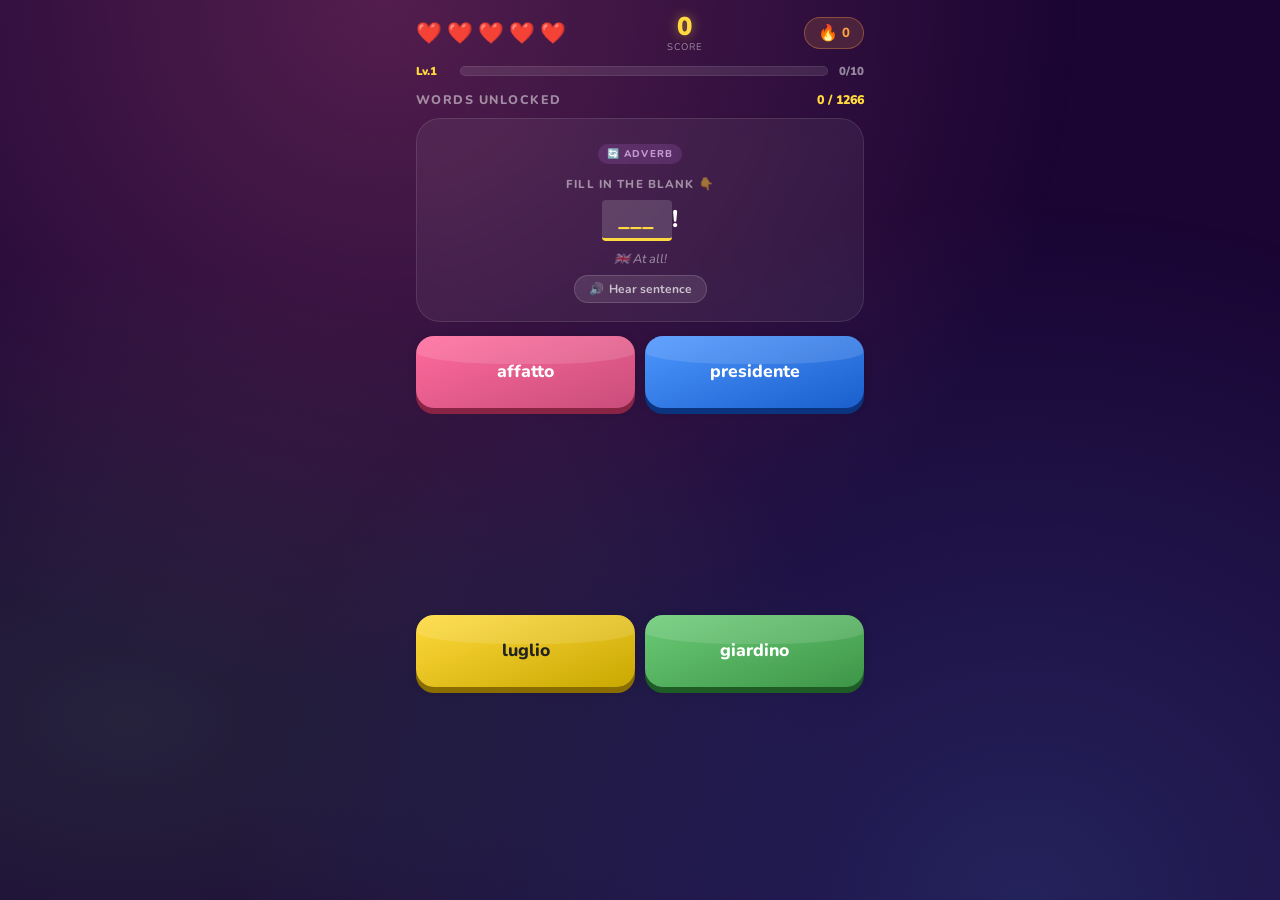
==== imparare-1000/index.html @ 2259b7c3 "Update vocabulary goals and expand word list: change the target word count from 1000 to 1266 in the " ====
<!DOCTYPE html>
<html lang="en">
<head>
<meta charset="UTF-8">
<meta name="viewport" content="width=device-width, initial-scale=1.0, user-scalable=no">
<title>Parole!</title>
<link href="https://fonts.googleapis.com/css2?family=Nunito:wght@700;800;900&display=swap" rel="stylesheet">
<link rel="stylesheet" href="style.css">
</head>
<body>
<canvas id="confetti"></canvas>

<div id="app">
  <div class="topbar">
    <div class="hearts" id="heartsEl"></div>
    <div class="score-wrap">
      <div class="score-num" id="scoreEl">0</div>
      <div class="score-lbl">score</div>
    </div>
    <div class="streak-badge" id="streakEl">
      <span class="streak-fire">🔥</span>
      <span id="streakNum">0</span>
    </div>
  </div>

  <div class="level-row">
    <div class="lv-label">Lv.<span id="lvNum">1</span></div>
    <div class="lv-bar"><div class="lv-fill" id="lvBar" style="width:0%"></div></div>
    <div class="lv-num"><span id="lvProgress">0</span>/10</div>
  </div>

  <div class="goal-row">
    <div class="goal-label">Words unlocked</div>
    <div class="goal-num" id="goalNum">0 / 1266</div>
  </div>

  <div class="word-card" id="wordCard">
    <div class="word-card-inner" id="cardInner">
      <div class="cat-badge" id="catBadge"></div>
      <div class="q-instruction">Fill in the blank 👇</div>
      <div class="sentence-display" id="sentenceDisplay"></div>
      <div class="sentence-en" id="sentenceEn"></div>
      <div class="word-hint" id="wordHint"></div>
      <button class="hear-btn" id="hearBtn">🔊 <span>Hear sentence</span></button>
    </div>
  </div>

  <div class="tiles" id="tilesEl"></div>
</div>

<!-- Feedback bubble -->
<div class="feedback-overlay" id="fbOverlay">
  <div class="fb-bubble">
    <div class="fb-emoji" id="fbEmoji"></div>
    <div class="fb-word" id="fbWord"></div>
    <div class="fb-example" id="fbExample"></div>
  </div>
</div>

<!-- Combo burst -->
<div class="combo-burst" id="comboBurst"></div>

<!-- Level-up / game-over overlay -->
<div class="big-overlay" id="bigOverlay">
  <div class="big-icon" id="bigIcon"></div>
  <div class="big-title" id="bigTitle"></div>
  <div class="big-sub" id="bigSub"></div>
  <div class="big-stats" id="bigStats"></div>
  <button class="big-btn" id="bigBtn">Play Again</button>
</div>

<script defer src="js/words.js"></script>
<script defer src="js/state.js"></script>
<script defer src="js/confetti.js"></script>
<script defer src="js/ui.js"></script>
<script defer src="js/game.js"></script>
<script defer src="js/main.js"></script>
</body>
</html>
---- imparare-1000/style.css ----
* { box-sizing: border-box; margin: 0; padding: 0; -webkit-tap-highlight-color: transparent; }

:root {
  --bg: #1a0533;
  --card: #2a1045;
  --c1: #ff6b9d; --c1d: #c94d7a;
  --c2: #ffd93d; --c2d: #c9a800;
  --c3: #6bcb77; --c3d: #3d9647;
  --c4: #4d96ff; --c4d: #1a5fcc;
  --c5: #ff9f43; --c5d: #cc6e00;
  --gold: #ffd93d;
  --text: #fff;
  --muted: rgba(255,255,255,0.5);
}

html, body {
  height: 100%;
  width: 100%;
  overflow: hidden;
  font-family: 'Nunito', sans-serif;
  background: var(--bg);
  color: var(--text);
  user-select: none;
}

/* ── BG ── */
body::before {
  content: '';
  position: fixed; inset: 0; z-index: 0;
  background:
    radial-gradient(ellipse at 30% 0%, rgba(255,107,157,0.25) 0%, transparent 55%),
    radial-gradient(ellipse at 80% 100%, rgba(77,150,255,0.2) 0%, transparent 55%),
    radial-gradient(ellipse at 10% 80%, rgba(107,203,119,0.15) 0%, transparent 45%);
}

#app {
  position: relative; z-index: 1;
  width: 100%; height: 100%;
  display: flex; flex-direction: column;
  align-items: center;
  max-width: 480px;
  margin: 0 auto;
  padding: 0 16px 16px;
}

/* ── TOP BAR ── */
.topbar {
  width: 100%;
  display: flex;
  align-items: center;
  justify-content: space-between;
  padding: 14px 0 10px;
  gap: 12px;
}

.hearts {
  display: flex; gap: 5px;
  min-width: 80px;
}
.heart {
  font-size: 1.3rem;
  transition: transform 0.2s;
  display: inline-block;
}
.heart.lost {
  filter: grayscale(1) opacity(0.3);
  animation: heartLost 0.4s ease;
}
@keyframes heartLost {
  0% { transform: scale(1.3); }
  50% { transform: scale(0.7) rotate(-20deg); }
  100% { transform: scale(1); }
}

.score-wrap {
  display: flex; flex-direction: column; align-items: center;
}
.score-num {
  font-size: 1.6rem; font-weight: 900;
  color: var(--gold);
  text-shadow: 0 0 12px rgba(255,217,61,0.5);
  line-height: 1;
  transition: transform 0.15s;
}
.score-num.pop { animation: scorePop 0.3s ease; }
@keyframes scorePop {
  0% { transform: scale(1); }
  50% { transform: scale(1.35); }
  100% { transform: scale(1); }
}
.score-lbl { font-size: 0.6rem; color: var(--muted); letter-spacing: 0.12em; text-transform: uppercase; }

.streak-badge {
  display: flex; align-items: center; gap: 4px;
  background: rgba(255,159,67,0.15);
  border: 1px solid rgba(255,159,67,0.35);
  border-radius: 20px;
  padding: 4px 10px;
  font-size: 0.82rem; font-weight: 800;
  color: var(--c5);
  min-width: 60px; justify-content: center;
  transition: all 0.2s;
}
.streak-badge.hot { background: rgba(255,159,67,0.3); border-color: var(--c5); }
.streak-fire { font-size: 1rem; }

/* ── LEVEL PROGRESS ── */
.level-row {
  width: 100%;
  display: flex; align-items: center; gap: 8px;
  margin-bottom: 12px;
}
.lv-label {
  font-size: 0.72rem; font-weight: 900;
  color: var(--gold);
  white-space: nowrap;
  min-width: 36px;
}
.lv-bar {
  flex: 1; height: 10px;
  background: rgba(255,255,255,0.1);
  border-radius: 5px;
  overflow: hidden;
  border: 1px solid rgba(255,255,255,0.08);
}
.lv-fill {
  height: 100%;
  background: linear-gradient(90deg, var(--c1), var(--gold));
  border-radius: 5px;
  transition: width 0.6s cubic-bezier(0.4,0,0.2,1);
  position: relative;
}
.lv-fill::after {
  content: '';
  position: absolute; right: 0; top: 0; bottom: 0; width: 8px;
  background: rgba(255,255,255,0.5);
  animation: shine 1.5s ease-in-out infinite;
}
@keyframes shine { 0%,100%{opacity:0} 50%{opacity:1} }
.lv-num {
  font-size: 0.72rem; font-weight: 900;
  color: var(--muted);
  min-width: 28px; text-align: right;
}

.goal-row {
  width: 100%;
  display: flex;
  align-items: baseline;
  justify-content: space-between;
  font-size: 0.78rem;
  margin-bottom: 10px;
  color: var(--muted);
}
.goal-label {
  text-transform: uppercase;
  letter-spacing: 0.12em;
  font-weight: 800;
}
.goal-num {
  font-weight: 900;
  color: var(--gold);
}

/* ── WORD CARD ── */
.word-card {
  width: 100%;
  background: rgba(255,255,255,0.06);
  border: 1px solid rgba(255,255,255,0.1);
  border-radius: 24px;
  padding: 22px 20px 18px;
  text-align: center;
  margin-bottom: 14px;
  backdrop-filter: blur(10px);
  position: relative;
  overflow: hidden;
  transition: transform 0.15s;
  flex-shrink: 0;
}
.word-card.shake { animation: cardShake 0.4s ease; }
@keyframes cardShake {
  0%,100%{transform:translateX(0)}
  20%{transform:translateX(-8px)}
  40%{transform:translateX(8px)}
  60%{transform:translateX(-6px)}
  80%{transform:translateX(6px)}
}
.word-card.celebrate { animation: cardPop 0.35s cubic-bezier(0.175,0.885,0.32,1.275); }
@keyframes cardPop {
  0%{transform:scale(1)}
  50%{transform:scale(1.04)}
  100%{transform:scale(1)}
}

.cat-badge {
  display: inline-flex; align-items: center; gap: 4px;
  font-size: 0.62rem; font-weight: 800; letter-spacing: 0.12em;
  text-transform: uppercase; padding: 3px 9px; border-radius: 20px;
  margin-bottom: 12px;
}
.sentence-display {
  font-size: clamp(1.15rem, 4.5vw, 1.5rem);
  font-weight: 800;
  line-height: 1.5;
  margin-bottom: 10px;
  letter-spacing: -0.01em;
}
.blank {
  display: inline-block;
  background: rgba(255,255,255,0.15);
  border-bottom: 3px solid var(--gold);
  border-radius: 4px;
  padding: 1px 12px;
  color: var(--gold);
  font-style: italic;
  min-width: 70px;
  text-align: center;
  animation: blankPulse 2s ease-in-out infinite;
}
@keyframes blankPulse {
  0%,100% { border-color: var(--gold); box-shadow: none; }
  50% { border-color: #fff; box-shadow: 0 2px 8px rgba(255,217,61,0.4); }
}
.blank.filled {
  animation: none;
  background: rgba(107,203,119,0.25);
  border-color: var(--c3);
  color: var(--c3);
}
.blank.filled-wrong {
  animation: none;
  background: rgba(255,107,157,0.18);
  border-color: var(--c1);
  color: var(--c1);
  text-decoration: line-through;
}
.sentence-en {
  font-size: 0.8rem;
  color: var(--muted);
  font-style: italic;
  margin-bottom: 6px;
  line-height: 1.4;
}
.word-hint {
  font-size: 0.7rem;
  color: rgba(255, 190, 80, 0.75);
  font-style: italic;
  margin-bottom: 8px;
  line-height: 1.4;
  letter-spacing: 0.01em;
}
.hear-btn {
  background: rgba(255,255,255,0.1);
  border: 1px solid rgba(255,255,255,0.15);
  color: rgba(255,255,255,0.7);
  border-radius: 20px;
  padding: 5px 14px;
  cursor: pointer;
  font-family: 'Nunito', sans-serif;
  font-size: 0.75rem; font-weight: 700;
  transition: all 0.15s;
  display: inline-flex; align-items: center; gap: 5px;
}
.hear-btn:active { transform: scale(0.94); background: rgba(255,255,255,0.18); }

.q-instruction {
  font-size: 0.72rem;
  color: var(--muted);
  text-transform: uppercase;
  letter-spacing: 0.1em;
  font-weight: 800;
  margin-bottom: 8px;
}

/* ── ANSWER TILES ── */
.tiles {
  width: 100%;
  display: grid;
  grid-template-columns: 1fr 1fr;
  gap: 10px;
  flex: 1;
}

.tile {
  border: none;
  border-radius: 18px;
  cursor: pointer;
  font-family: 'Nunito', sans-serif;
  font-size: clamp(0.9rem, 3.5vw, 1.1rem);
  font-weight: 800;
  color: #fff;
  padding: 0 12px;
  height: 72px;
  display: flex; align-items: center; justify-content: center;
  text-align: center;
  line-height: 1.2;
  position: relative;
  overflow: hidden;
  transition: transform 0.1s, filter 0.1s;
  box-shadow: 0 6px 0 rgba(0,0,0,0.3), 0 2px 8px rgba(0,0,0,0.2);
  -webkit-tap-highlight-color: transparent;
  word-break: break-word;
}
.tile::before {
  content: '';
  position: absolute; top: 0; left: 0; right: 0; height: 40%;
  background: rgba(255,255,255,0.12);
  border-radius: 18px 18px 50% 50%;
}
.tile:active { transform: scale(0.95) translateY(3px); box-shadow: 0 2px 0 rgba(0,0,0,0.3); filter: brightness(0.9); }
.tile:disabled { cursor: default; }

.tile.c0 { background: linear-gradient(160deg, var(--c1), var(--c1d)); box-shadow: 0 6px 0 #8a2444, 0 2px 8px rgba(0,0,0,0.2); }
.tile.c1 { background: linear-gradient(160deg, var(--c2), var(--c2d)); box-shadow: 0 6px 0 #8a6d00, 0 2px 8px rgba(0,0,0,0.2); color: #222; }
.tile.c2 { background: linear-gradient(160deg, var(--c3), var(--c3d)); box-shadow: 0 6px 0 #1e5c26, 0 2px 8px rgba(0,0,0,0.2); }
.tile.c3 { background: linear-gradient(160deg, var(--c4), var(--c4d)); box-shadow: 0 6px 0 #0a3480, 0 2px 8px rgba(0,0,0,0.2); }

.tile.correct {
  animation: tileCorrect 0.45s cubic-bezier(0.175,0.885,0.32,1.275) forwards;
  filter: brightness(1.2) !important;
}
@keyframes tileCorrect {
  0%  { transform: scale(1); }
  40% { transform: scale(1.12); }
  70% { transform: scale(0.97); }
  100%{ transform: scale(1.05); }
}
.tile.wrong {
  animation: tileWrong 0.4s ease forwards;
}
@keyframes tileWrong {
  0%,100%{ transform: translateX(0); }
  20%{ transform: translateX(-7px); }
  40%{ transform: translateX(7px); }
  60%{ transform: translateX(-5px); }
  80%{ transform: translateX(5px); }
}
.tile.reveal-correct {
  filter: brightness(1.15) !important;
  outline: 3px solid rgba(255,255,255,0.6);
}
.tile.dimmed { filter: brightness(0.35) saturate(0.3) !important; }

/* ── FEEDBACK OVERLAY ── */
.feedback-overlay {
  position: fixed; inset: 0; z-index: 100;
  display: flex; flex-direction: column; align-items: center; justify-content: center;
  pointer-events: none;
  opacity: 0;
  transition: opacity 0.2s;
}
.feedback-overlay.show { opacity: 1; }
.fb-bubble {
  background: rgba(20,5,40,0.92);
  border: 2px solid rgba(255,255,255,0.15);
  border-radius: 24px;
  padding: 20px 32px;
  text-align: center;
  backdrop-filter: blur(12px);
  transform: scale(0.8);
  transition: transform 0.25s cubic-bezier(0.175,0.885,0.32,1.275);
  max-width: 300px;
}
.feedback-overlay.show .fb-bubble { transform: scale(1); }
.fb-emoji { font-size: 2.5rem; line-height: 1; margin-bottom: 4px; }
.fb-word { font-size: 1.05rem; font-weight: 900; margin-bottom: 3px; }
.fb-example { font-size: 0.76rem; color: var(--muted); font-style: italic; line-height: 1.5; margin-top: 5px; max-width: 260px; }

/* ── COMBO BURST ── */
.combo-burst {
  position: fixed; top: 50%; left: 50%;
  transform: translate(-50%, -50%) scale(0);
  font-size: 2rem; font-weight: 900;
  color: var(--gold);
  text-shadow: 0 0 20px rgba(255,217,61,0.8);
  z-index: 200; pointer-events: none;
  white-space: nowrap;
}
.combo-burst.show {
  animation: comboBurst 0.7s cubic-bezier(0.175,0.885,0.32,1.275) forwards;
}
@keyframes comboBurst {
  0%  { transform: translate(-50%,-50%) scale(0); opacity: 1; }
  50% { transform: translate(-50%,-70%) scale(1.3); opacity: 1; }
  100%{ transform: translate(-50%,-90%) scale(1); opacity: 0; }
}

/* ── FLOATING POINTS ── */
.float-pts {
  position: fixed; pointer-events: none; z-index: 300;
  font-size: 1.4rem; font-weight: 900;
  animation: floatUp 0.9s ease-out forwards;
}
@keyframes floatUp {
  0%  { opacity: 1; transform: translateY(0) scale(1); }
  100%{ opacity: 0; transform: translateY(-70px) scale(1.2); }
}

/* ── CANVAS ── */
#confetti { position: fixed; inset: 0; pointer-events: none; z-index: 50; }

/* ── GAME OVER / LEVEL UP overlay ── */
.big-overlay {
  position: fixed; inset: 0; z-index: 400;
  display: flex; flex-direction: column; align-items: center; justify-content: center;
  background: rgba(20,5,40,0.9); backdrop-filter: blur(12px);
  padding: 24px;
  opacity: 0; pointer-events: none;
  transition: opacity 0.3s;
}
.big-overlay.show { opacity: 1; pointer-events: all; }
.big-icon { font-size: 5rem; margin-bottom: 6px; animation: bigIconPop 0.5s cubic-bezier(0.175,0.885,0.32,1.275) 0.1s both; }
@keyframes bigIconPop { 0%{transform:scale(0) rotate(-20deg)} 100%{transform:scale(1) rotate(0)} }
.big-title { font-size: 2rem; font-weight: 900; margin-bottom: 4px; }
.big-sub { color: var(--muted); font-size: 0.9rem; margin-bottom: 24px; text-align: center; line-height: 1.5; }
.big-stats { display: flex; gap: 20px; margin-bottom: 28px; }
.big-stat { text-align: center; }
.big-stat-val { font-size: 1.8rem; font-weight: 900; color: var(--gold); }
.big-stat-lbl { font-size: 0.65rem; color: var(--muted); text-transform: uppercase; letter-spacing: 0.1em; }
.big-btn {
  background: linear-gradient(135deg, var(--c1), #ff9f43);
  border: none; border-radius: 18px;
  padding: 16px 48px;
  font-family: 'Nunito', sans-serif;
  font-size: 1.1rem; font-weight: 900;
  color: #fff;
  cursor: pointer;
  box-shadow: 0 6px 0 rgba(0,0,0,0.3);
  transition: all 0.1s;
  text-transform: uppercase; letter-spacing: 0.05em;
}
.big-btn:active { transform: translateY(3px); box-shadow: 0 2px 0 rgba(0,0,0,0.3); }

/* ── SPARKLES ── */
.sparkle {
  position: fixed; pointer-events: none; z-index: 60;
  width: 8px; height: 8px;
  border-radius: 50%;
  animation: sparkleAnim 0.7s ease-out forwards;
}
@keyframes sparkleAnim {
  0%{ transform: scale(0) translate(0,0); opacity:1; }
  100%{ transform: scale(1) translate(var(--tx),var(--ty)); opacity:0; }
}

/* ── WORD TRANSITION ── */
.word-card-inner {
  transition: opacity 0.15s, transform 0.15s;
}
.word-card-inner.exit {
  opacity: 0; transform: scale(0.92);
}
.word-card-inner.enter {
  animation: wordEnter 0.3s cubic-bezier(0.175,0.885,0.32,1.275);
}
@keyframes wordEnter {
  0%{ opacity:0; transform: scale(0.88) translateY(8px); }
  100%{ opacity:1; transform: scale(1) translateY(0); }
}
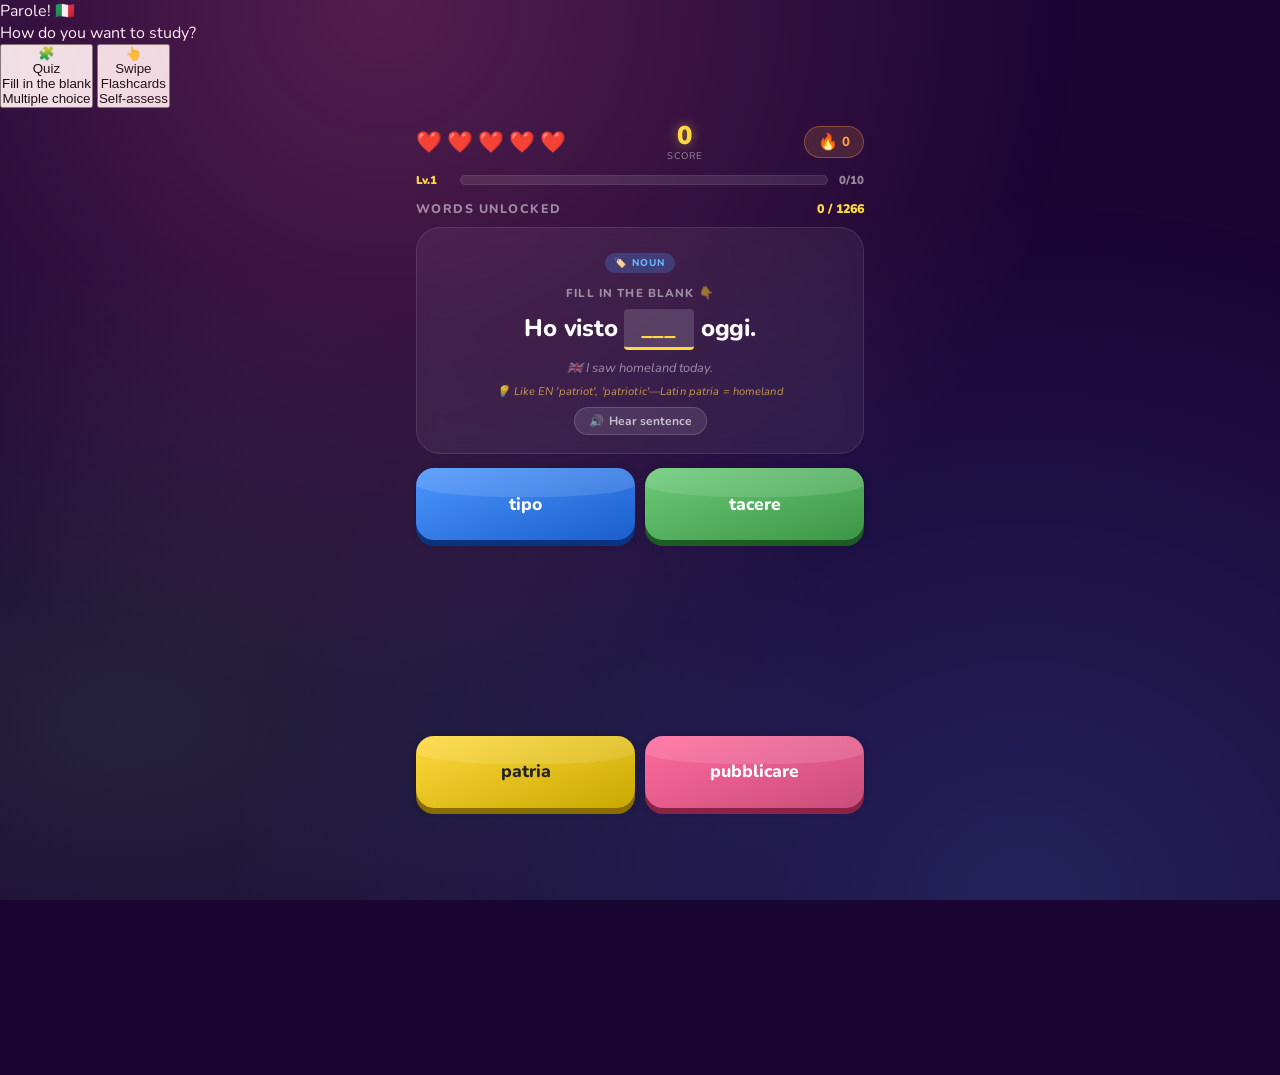
==== commit be8f6172: "Add mode-select and swipe section HTML scaffolding - Insert #modeSelect div with Quiz and Swipe butt" ====
--- a/imparare-1000/index.html
+++ b/imparare-1000/index.html
@@ -8,6 +8,24 @@
 <link rel="stylesheet" href="style.css">
 </head>
 <body>
+<!-- Mode select -->
+<div id="modeSelect" class="mode-select">
+  <div class="ms-title">Parole! 🇮🇹</div>
+  <div class="ms-sub">How do you want to study?</div>
+  <div class="ms-cards">
+    <button class="ms-card" id="btnQuiz">
+      <div class="ms-card-icon">🧩</div>
+      <div class="ms-card-name">Quiz</div>
+      <div class="ms-card-desc">Fill in the blank<br>Multiple choice</div>
+    </button>
+    <button class="ms-card" id="btnSwipe">
+      <div class="ms-card-icon">👆</div>
+      <div class="ms-card-name">Swipe</div>
+      <div class="ms-card-desc">Flashcards<br>Self-assess</div>
+    </button>
+  </div>
+</div>
+
 <canvas id="confetti"></canvas>
 
 <div id="app">
@@ -48,6 +66,23 @@
   <div class="tiles" id="tilesEl"></div>
 </div>
 
+<!-- Swipe mode -->
+<div id="swipeApp" class="swipe-app">
+  <div class="sw-topbar">
+    <button class="sw-back-btn" id="swBackBtn">← Back</button>
+    <div class="sw-progress" id="swProgress">0 known</div>
+  </div>
+
+  <div class="sw-deck" id="swDeck">
+    <!-- Cards injected by swipe.js -->
+  </div>
+
+  <div class="sw-hint-row">
+    <span class="sw-hint-left">👈 Don't know</span>
+    <span class="sw-hint-right">Know it 👉</span>
+  </div>
+</div>
+
 <!-- Feedback bubble -->
 <div class="feedback-overlay" id="fbOverlay">
   <div class="fb-bubble">
@@ -74,6 +109,7 @@
 <script defer src="js/confetti.js"></script>
 <script defer src="js/ui.js"></script>
 <script defer src="js/game.js"></script>
+<script defer src="js/swipe.js"></script>
 <script defer src="js/main.js"></script>
 </body>
 </html>
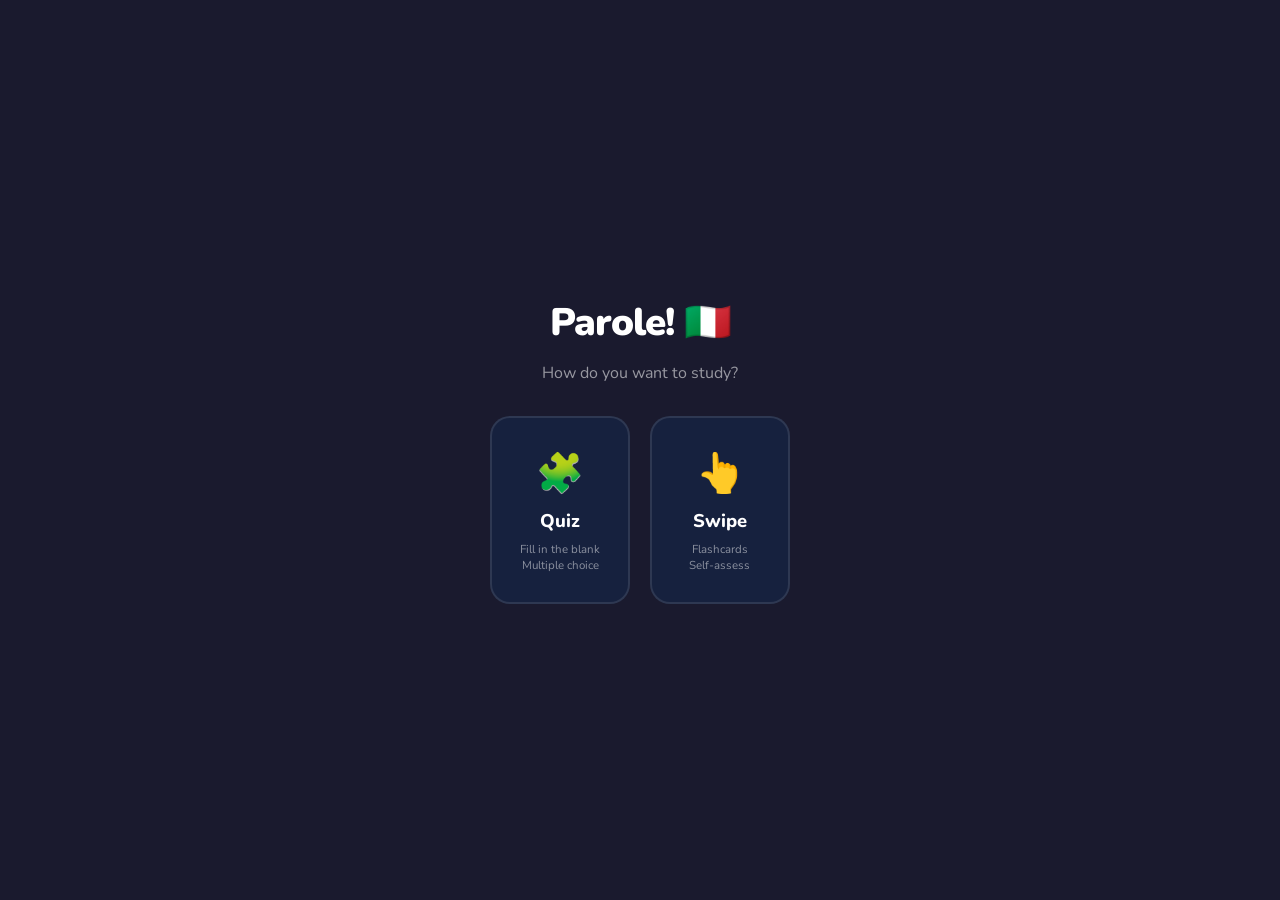
==== commit 3191e118: "fix: correct #app.active display flex and responsive deck height Made-with: Cursor" ====
--- a/imparare-1000/index.html
+++ b/imparare-1000/index.html
@@ -13,12 +13,12 @@
   <div class="ms-title">Parole! 🇮🇹</div>
   <div class="ms-sub">How do you want to study?</div>
   <div class="ms-cards">
-    <button class="ms-card" id="btnQuiz">
+    <button type="button" class="ms-card" id="btnQuiz">
       <div class="ms-card-icon">🧩</div>
       <div class="ms-card-name">Quiz</div>
       <div class="ms-card-desc">Fill in the blank<br>Multiple choice</div>
     </button>
-    <button class="ms-card" id="btnSwipe">
+    <button type="button" class="ms-card" id="btnSwipe">
       <div class="ms-card-icon">👆</div>
       <div class="ms-card-name">Swipe</div>
       <div class="ms-card-desc">Flashcards<br>Self-assess</div>
@@ -69,7 +69,7 @@
 <!-- Swipe mode -->
 <div id="swipeApp" class="swipe-app">
   <div class="sw-topbar">
-    <button class="sw-back-btn" id="swBackBtn">← Back</button>
+    <button type="button" class="sw-back-btn" id="swBackBtn">← Back</button>
     <div class="sw-progress" id="swProgress">0 known</div>
   </div>
 
--- a/imparare-1000/style.css
+++ b/imparare-1000/style.css
@@ -457,3 +457,247 @@
   0%{ opacity:0; transform: scale(0.88) translateY(8px); }
   100%{ opacity:1; transform: scale(1) translateY(0); }
 }
+
+/* ── Mode visibility ─────────────────────────── */
+#app        { display: none; }
+#swipeApp   { display: none; }
+#modeSelect { display: flex; }
+
+#app.active        { display: flex; }
+#swipeApp.active   { display: flex; }
+#modeSelect.hidden { display: none; }
+
+/* ── Mode Select ─────────────────────────────── */
+.mode-select {
+  position: fixed; inset: 0;
+  flex-direction: column;
+  align-items: center;
+  justify-content: center;
+  background: #1a1a2e;
+  z-index: 200;
+  gap: 1.2rem;
+  padding: 2rem;
+}
+
+.ms-title {
+  font-family: 'Nunito', sans-serif;
+  font-size: 2.4rem;
+  font-weight: 900;
+  color: #fff;
+  letter-spacing: -1px;
+}
+
+.ms-sub {
+  font-size: 1rem;
+  color: rgba(255,255,255,0.55);
+  font-family: 'Nunito', sans-serif;
+  margin-top: -0.4rem;
+}
+
+.ms-cards {
+  display: flex;
+  gap: 1.2rem;
+  margin-top: 0.8rem;
+}
+
+.ms-card {
+  background: #16213e;
+  border: 2px solid rgba(255,255,255,0.1);
+  border-radius: 20px;
+  padding: 1.8rem 1.4rem;
+  width: 140px;
+  display: flex;
+  flex-direction: column;
+  align-items: center;
+  gap: 0.5rem;
+  cursor: pointer;
+  transition: transform 0.15s, border-color 0.15s, background 0.15s;
+  color: #fff;
+  font-family: 'Nunito', sans-serif;
+}
+
+.ms-card:hover, .ms-card:focus {
+  transform: translateY(-4px) scale(1.03);
+  border-color: #e94560;
+  background: #0f3460;
+  outline: none;
+}
+
+.ms-card-icon { font-size: 2.4rem; }
+
+.ms-card-name {
+  font-size: 1.15rem;
+  font-weight: 800;
+}
+
+.ms-card-desc {
+  font-size: 0.72rem;
+  color: rgba(255,255,255,0.5);
+  text-align: center;
+  line-height: 1.4;
+}
+
+/* ── Swipe App ───────────────────────────────── */
+.swipe-app {
+  flex-direction: column;
+  align-items: center;
+  min-height: 100dvh;
+  background: #1a1a2e;
+  padding: 0 0 1.5rem;
+  overflow: hidden;
+  position: relative;
+}
+
+.sw-topbar {
+  width: 100%;
+  display: flex;
+  align-items: center;
+  justify-content: space-between;
+  padding: 1rem 1.2rem 0.4rem;
+}
+
+.sw-back-btn {
+  background: none;
+  border: none;
+  color: rgba(255,255,255,0.55);
+  font-family: 'Nunito', sans-serif;
+  font-size: 0.9rem;
+  cursor: pointer;
+  padding: 0.3rem 0.6rem;
+  border-radius: 8px;
+  transition: color 0.15s, background 0.15s;
+}
+
+.sw-back-btn:hover { color: #fff; background: rgba(255,255,255,0.08); }
+
+.sw-progress {
+  font-family: 'Nunito', sans-serif;
+  font-weight: 800;
+  font-size: 0.95rem;
+  color: rgba(255,255,255,0.7);
+}
+
+.sw-deck {
+  position: relative;
+  width: min(380px, 92vw);
+  height: min(520px, 60dvh);
+  margin-top: 1rem;
+}
+
+.sw-hint-row {
+  display: flex;
+  justify-content: space-between;
+  width: min(380px, 92vw);
+  margin-top: 1rem;
+  font-family: 'Nunito', sans-serif;
+  font-size: 0.82rem;
+  color: rgba(255,255,255,0.35);
+}
+
+/* ── Swipe Card ──────────────────────────────── */
+.sw-card {
+  position: absolute;
+  inset: 0;
+  background: #16213e;
+  border-radius: 22px;
+  border: 1.5px solid rgba(255,255,255,0.09);
+  padding: 1.8rem 1.6rem 1.4rem;
+  display: flex;
+  flex-direction: column;
+  gap: 0.8rem;
+  cursor: grab;
+  user-select: none;
+  touch-action: none;
+  will-change: transform;
+  transition: box-shadow 0.15s;
+  box-shadow: 0 8px 32px rgba(0,0,0,0.45);
+}
+
+.sw-card:active { cursor: grabbing; }
+
+.sw-card:nth-child(2) {
+  transform: scale(0.96) translateY(10px);
+  z-index: 0;
+  pointer-events: none;
+}
+.sw-card:nth-child(3) {
+  transform: scale(0.92) translateY(20px);
+  z-index: 0;
+  pointer-events: none;
+}
+
+.sw-card.top { z-index: 10; }
+
+.sw-cat-badge {
+  align-self: flex-start;
+  font-size: 0.7rem;
+  font-weight: 800;
+  font-family: 'Nunito', sans-serif;
+  padding: 0.2rem 0.7rem;
+  border-radius: 20px;
+  text-transform: uppercase;
+  letter-spacing: 0.05em;
+}
+
+.sw-word {
+  font-family: 'Nunito', sans-serif;
+  font-size: 2.1rem;
+  font-weight: 900;
+  color: #fff;
+  line-height: 1.1;
+}
+
+.sw-sentence {
+  font-family: 'Nunito', sans-serif;
+  font-size: 0.88rem;
+  color: rgba(255,255,255,0.65);
+  font-style: italic;
+  line-height: 1.5;
+}
+
+.sw-hint {
+  font-family: 'Nunito', sans-serif;
+  font-size: 0.78rem;
+  color: rgba(255,220,80,0.8);
+}
+
+.sw-divider {
+  border: none;
+  border-top: 1px solid rgba(255,255,255,0.08);
+  margin: 0.2rem 0;
+}
+
+.sw-meaning {
+  font-family: 'Nunito', sans-serif;
+  font-size: 1.25rem;
+  font-weight: 800;
+  color: #e8e8f0;
+}
+
+.sw-label {
+  position: absolute;
+  top: 1.4rem;
+  font-family: 'Nunito', sans-serif;
+  font-size: 1.1rem;
+  font-weight: 900;
+  padding: 0.35rem 1rem;
+  border-radius: 10px;
+  opacity: 0;
+  transition: opacity 0.1s;
+  pointer-events: none;
+  border: 3px solid;
+  text-transform: uppercase;
+  letter-spacing: 0.06em;
+}
+
+.sw-label-know {
+  right: 1.2rem;
+  color: #2ecc71;
+  border-color: #2ecc71;
+}
+
+.sw-label-dontknow {
+  left: 1.2rem;
+  color: #e74c3c;
+  border-color: #e74c3c;
+}
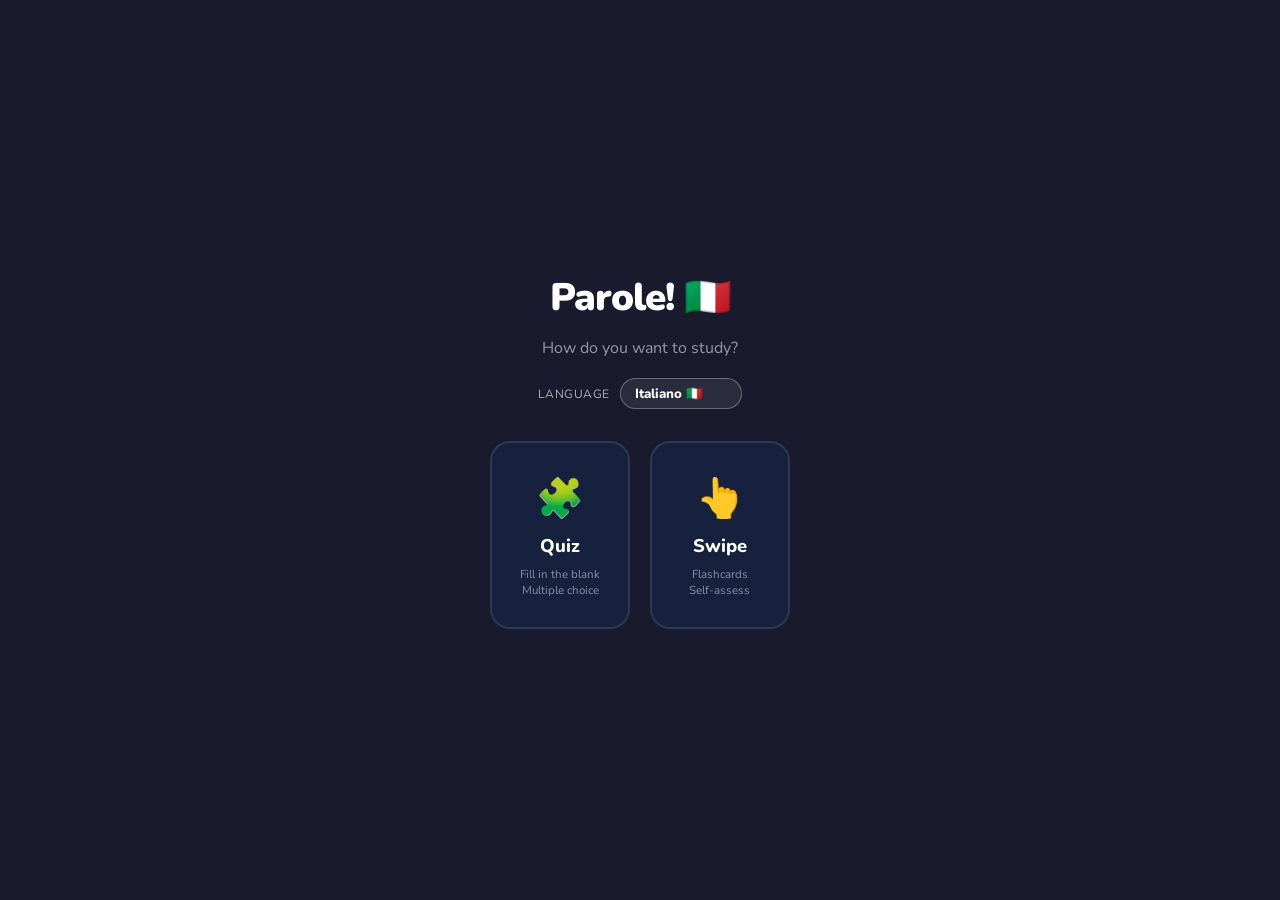
==== commit fc6cb4dc: "feat: add language selection and Dutch support - Introduce a language selection dropdown in the mode" ====
--- a/imparare-1000/index.html
+++ b/imparare-1000/index.html
@@ -10,8 +10,15 @@
 <body>
 <!-- Mode select -->
 <div id="modeSelect" class="mode-select">
-  <div class="ms-title">Parole! 🇮🇹</div>
+  <div class="ms-title">Parole!</div>
   <div class="ms-sub">How do you want to study?</div>
+  <div class="ms-lang">
+    <label for="languageSelect">Language</label>
+    <select id="languageSelect">
+      <option value="it">Italiano 🇮🇹</option>
+      <option value="nl">Nederlands 🇳🇱</option>
+    </select>
+  </div>
   <div class="ms-cards">
     <button type="button" class="ms-card" id="btnQuiz">
       <div class="ms-card-icon">🧩</div>
@@ -30,6 +37,7 @@
 
 <div id="app">
   <div class="topbar">
+    <button type="button" class="sw-back-btn" id="quizBackBtn">← Menu</button>
     <div class="hearts" id="heartsEl"></div>
     <div class="score-wrap">
       <div class="score-num" id="scoreEl">0</div>
@@ -104,7 +112,11 @@
   <button class="big-btn" id="bigBtn">Play Again</button>
 </div>
 
-<script defer src="js/words.js"></script>
+<script>
+  const selectedLang = localStorage.getItem('parole_lang') || 'it';
+  window.paroleLanguage = selectedLang;
+  document.write(`<script defer src="js/${selectedLang === 'nl' ? 'words-nl' : 'words'}.js"><\/script>`);
+</script>
 <script defer src="js/state.js"></script>
 <script defer src="js/confetti.js"></script>
 <script defer src="js/ui.js"></script>
--- a/imparare-1000/style.css
+++ b/imparare-1000/style.css
@@ -492,6 +492,37 @@
   color: rgba(255,255,255,0.55);
   font-family: 'Nunito', sans-serif;
   margin-top: -0.4rem;
+}
+
+.ms-lang {
+  display: flex;
+  align-items: center;
+  gap: 0.6rem;
+  font-size: 0.85rem;
+  color: rgba(255,255,255,0.65);
+  font-family: 'Nunito', sans-serif;
+  text-transform: uppercase;
+  letter-spacing: 0.04em;
+}
+.ms-lang label {
+  font-size: 0.75rem;
+}
+.ms-lang select {
+  background: rgba(255,255,255,0.08);
+  border: 1px solid rgba(255,255,255,0.3);
+  border-radius: 999px;
+  padding: 0.35rem 0.9rem;
+  color: #fff;
+  font-family: inherit;
+  font-weight: 800;
+  cursor: pointer;
+  appearance: none;
+  transition: border 0.15s, box-shadow 0.15s;
+}
+.ms-lang select:focus {
+  outline: none;
+  border-color: #ffd93d;
+  box-shadow: 0 0 0 2px rgba(255,217,61,0.15);
 }
 
 .ms-cards {
@@ -615,18 +646,22 @@
 
 .sw-card:active { cursor: grabbing; }
 
+.sw-card:nth-child(1) {
+  transform: scale(0.92) translateY(20px);
+  z-index: 0;
+  pointer-events: none;
+}
 .sw-card:nth-child(2) {
   transform: scale(0.96) translateY(10px);
   z-index: 0;
   pointer-events: none;
 }
-.sw-card:nth-child(3) {
-  transform: scale(0.92) translateY(20px);
-  z-index: 0;
-  pointer-events: none;
-}
-
-.sw-card.top { z-index: 10; }
+
+.sw-card.top {
+  z-index: 10;
+  pointer-events: auto;
+  transform: none;
+}
 
 .sw-cat-badge {
   align-self: flex-start;
@@ -701,3 +736,13 @@
   color: #e74c3c;
   border-color: #e74c3c;
 }
+
+/* ── Swipe card entrance animation ──────────── */
+.sw-card.top {
+  animation: swCardEnter 0.3s cubic-bezier(0.175,0.885,0.32,1.275);
+}
+
+@keyframes swCardEnter {
+  from { transform: scale(0.93) translateY(18px); opacity: 0.6; }
+  to   { transform: scale(1)    translateY(0);    opacity: 1; }
+}
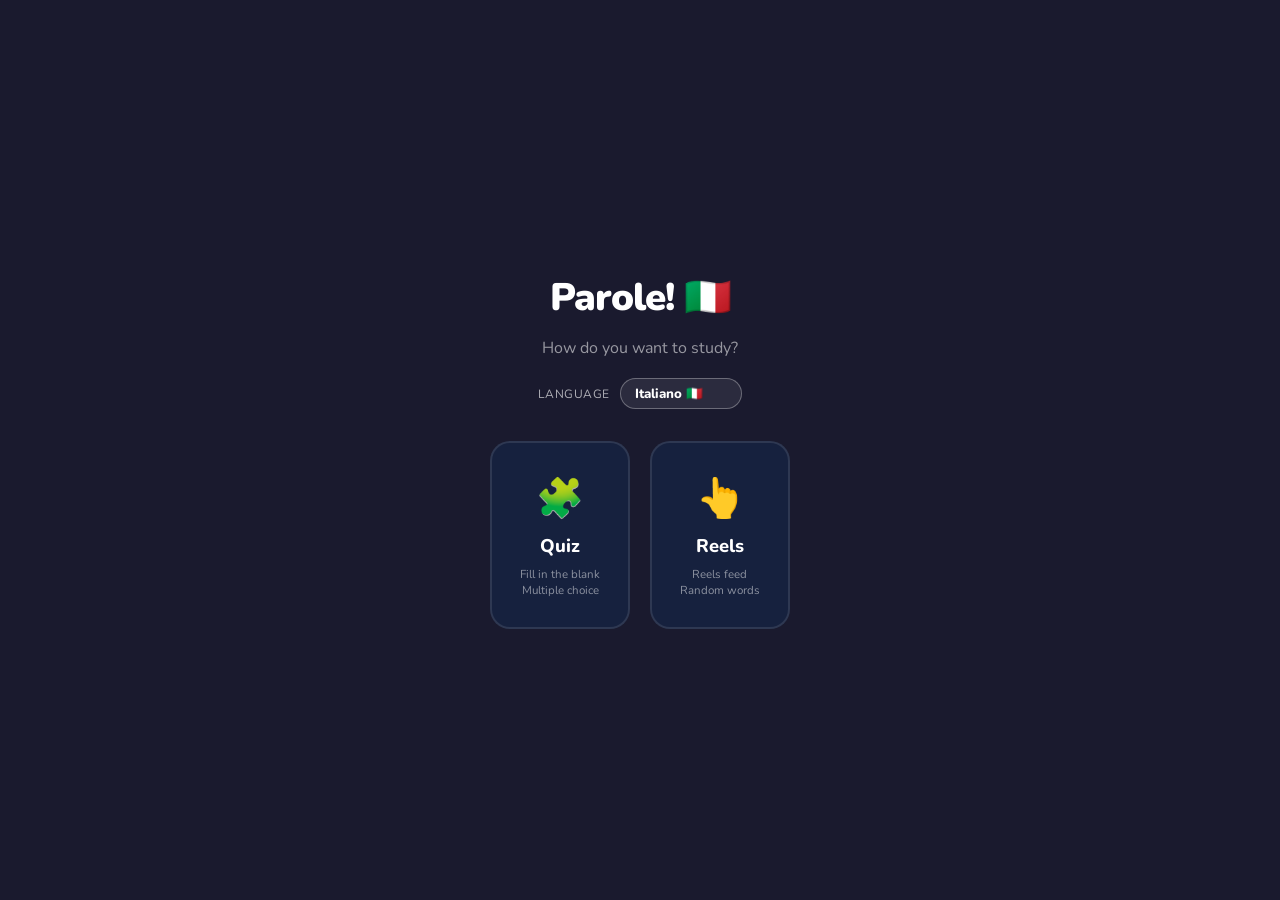
==== commit e18550ca: "refactor: update swipe functionality and UI for improved user experience - Change the card interacti" ====
--- a/imparare-1000/index.html
+++ b/imparare-1000/index.html
@@ -27,8 +27,8 @@
     </button>
     <button type="button" class="ms-card" id="btnSwipe">
       <div class="ms-card-icon">👆</div>
-      <div class="ms-card-name">Swipe</div>
-      <div class="ms-card-desc">Flashcards<br>Self-assess</div>
+      <div class="ms-card-name">Reels</div>
+      <div class="ms-card-desc">Reels feed<br>Random words</div>
     </button>
   </div>
 </div>
@@ -74,7 +74,7 @@
   <div class="tiles" id="tilesEl"></div>
 </div>
 
-<!-- Swipe mode -->
+<!-- Reels mode -->
 <div id="swipeApp" class="swipe-app">
   <div class="sw-topbar">
     <button type="button" class="sw-back-btn" id="swBackBtn">← Back</button>
@@ -86,8 +86,8 @@
   </div>
 
   <div class="sw-hint-row">
-    <span class="sw-hint-left">👈 Don't know</span>
-    <span class="sw-hint-right">Know it 👉</span>
+    <span class="sw-hint-up">⬆ Next word</span>
+    <span class="sw-hint-down">⬇ Next random word</span>
   </div>
 </div>
 
--- a/imparare-1000/style.css
+++ b/imparare-1000/style.css
@@ -277,7 +277,8 @@
   width: 100%;
   display: grid;
   grid-template-columns: 1fr 1fr;
-  gap: 10px;
+  gap: 6px;
+  align-content: start;
   flex: 1;
 }
 
@@ -611,18 +612,19 @@
 .sw-deck {
   position: relative;
   width: min(380px, 92vw);
-  height: min(520px, 60dvh);
-  margin-top: 1rem;
+  height: min(640px, 72dvh);
+  margin-top: 0.6rem;
 }
 
 .sw-hint-row {
-  display: flex;
-  justify-content: space-between;
+  display: grid;
+  gap: 0.35rem;
   width: min(380px, 92vw);
-  margin-top: 1rem;
+  margin-top: 0.8rem;
   font-family: 'Nunito', sans-serif;
   font-size: 0.82rem;
   color: rgba(255,255,255,0.35);
+  text-align: center;
 }
 
 /* ── Swipe Card ──────────────────────────────── */
@@ -636,7 +638,7 @@
   display: flex;
   flex-direction: column;
   gap: 0.8rem;
-  cursor: grab;
+  cursor: ns-resize;
   user-select: none;
   touch-action: none;
   will-change: transform;
@@ -709,9 +711,15 @@
   color: #e8e8f0;
 }
 
+.sw-hear-btn {
+  align-self: flex-start;
+  margin-top: 0.25rem;
+}
+
 .sw-label {
   position: absolute;
-  top: 1.4rem;
+  left: 50%;
+  transform: translateX(-50%);
   font-family: 'Nunito', sans-serif;
   font-size: 1.1rem;
   font-weight: 900;
@@ -726,13 +734,13 @@
 }
 
 .sw-label-know {
-  right: 1.2rem;
+  top: 1.2rem;
   color: #2ecc71;
   border-color: #2ecc71;
 }
 
 .sw-label-dontknow {
-  left: 1.2rem;
+  bottom: 1.2rem;
   color: #e74c3c;
   border-color: #e74c3c;
 }
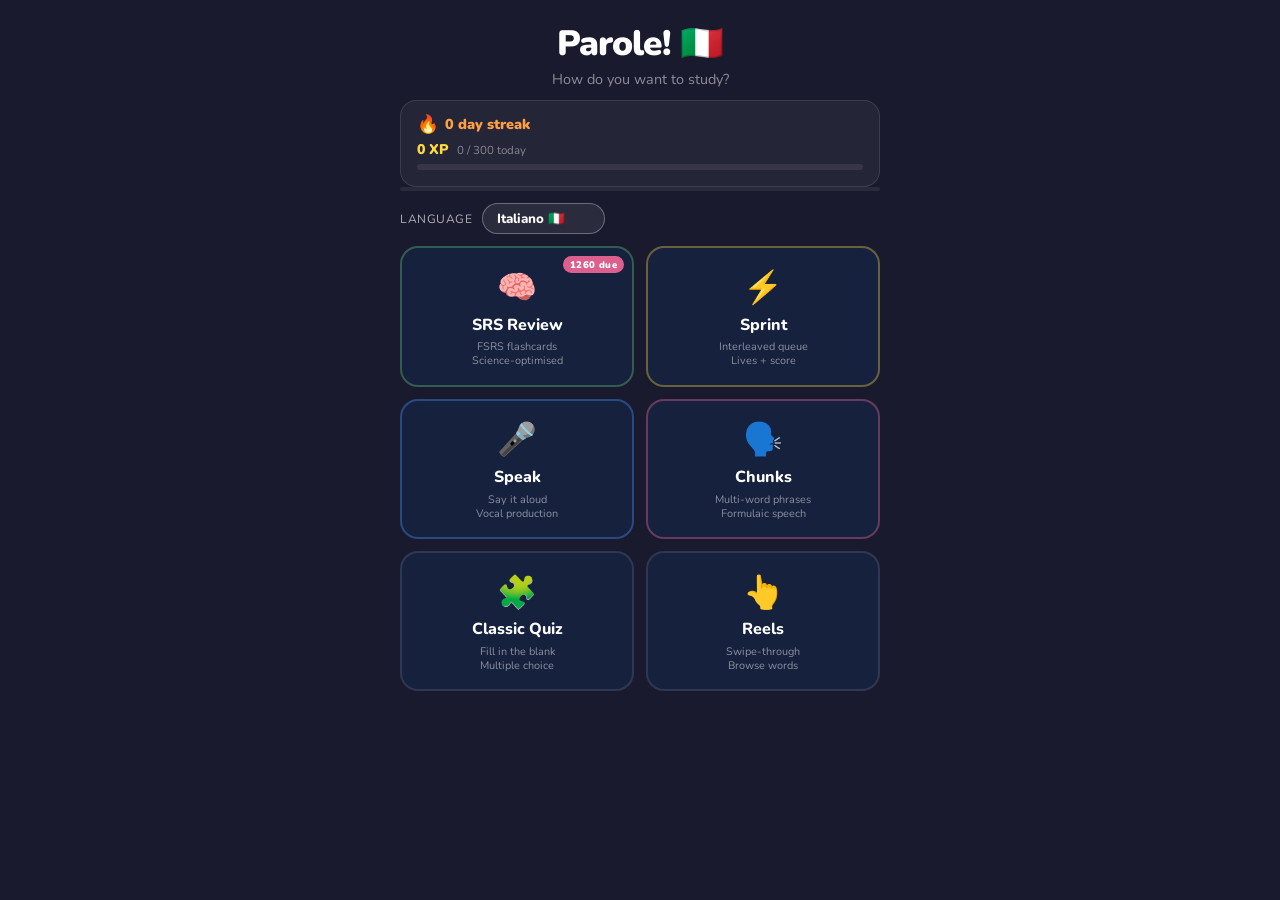
==== commit dd03c17e: "Add new language learning resources and modes - Introduce two new PDF documents: "Designing Addictiv" ====
--- a/imparare-1000/index.html
+++ b/imparare-1000/index.html
@@ -8,10 +8,38 @@
 <link rel="stylesheet" href="style.css">
 </head>
 <body>
-<!-- Mode select -->
+
+<!-- ── Mode select ──────────────────────────────────────────────────── -->
 <div id="modeSelect" class="mode-select">
-  <div class="ms-title">Parole!</div>
-  <div class="ms-sub">How do you want to study?</div>
+
+  <div class="ms-header">
+    <div class="ms-title">Parole!</div>
+    <div class="ms-sub">How do you want to study?</div>
+
+    <!-- Streak + XP engagement header -->
+    <div class="ms-engagement">
+      <div class="ms-streak-row">
+        <span class="ms-streak-flame">🔥</span>
+        <span id="msStreakEl" class="ms-streak-count">0 day streak</span>
+        <span id="msFreezeEl" class="ms-freeze" style="display:none"></span>
+      </div>
+      <div class="ms-xp-row">
+        <span id="msXPEl" class="ms-xp-val">0 XP</span>
+        <span id="msDailyXPEl" class="ms-xp-daily">0 / 300 today</span>
+      </div>
+      <div class="ms-xp-bar">
+        <div class="ms-xp-bar-fill" id="msXPBarFill"></div>
+      </div>
+      <div id="msStreakDanger" class="ms-streak-danger" style="display:none">
+        🔥 Complete today's session to keep your streak!
+      </div>
+    </div>
+
+    <div class="ms-daily-bar">
+      <div class="ms-daily-fill" id="msDailyProgressEl" style="width:0%"></div>
+    </div>
+  </div>
+
   <div class="ms-lang">
     <label for="languageSelect">Language</label>
     <select id="languageSelect">
@@ -19,29 +47,59 @@
       <option value="nl">Nederlands 🇳🇱</option>
     </select>
   </div>
+
   <div class="ms-cards">
+
+    <button type="button" class="ms-card ms-card-srs" id="btnSRS">
+      <div class="ms-card-icon">🧠</div>
+      <div class="ms-card-name">SRS Review</div>
+      <div class="ms-card-desc">FSRS flashcards<br>Science-optimised</div>
+      <div class="ms-card-badge" id="srsDueBadge">…</div>
+    </button>
+
+    <button type="button" class="ms-card ms-card-sprint" id="btnSprint">
+      <div class="ms-card-icon">⚡</div>
+      <div class="ms-card-name">Sprint</div>
+      <div class="ms-card-desc">Interleaved queue<br>Lives + score</div>
+    </button>
+
+    <button type="button" class="ms-card ms-card-speak" id="btnSpeak">
+      <div class="ms-card-icon">🎤</div>
+      <div class="ms-card-name">Speak</div>
+      <div class="ms-card-desc">Say it aloud<br>Vocal production</div>
+    </button>
+
+    <button type="button" class="ms-card ms-card-chunks" id="btnChunks">
+      <div class="ms-card-icon">🗣️</div>
+      <div class="ms-card-name">Chunks</div>
+      <div class="ms-card-desc">Multi-word phrases<br>Formulaic speech</div>
+    </button>
+
     <button type="button" class="ms-card" id="btnQuiz">
       <div class="ms-card-icon">🧩</div>
-      <div class="ms-card-name">Quiz</div>
+      <div class="ms-card-name">Classic Quiz</div>
       <div class="ms-card-desc">Fill in the blank<br>Multiple choice</div>
     </button>
+
     <button type="button" class="ms-card" id="btnSwipe">
       <div class="ms-card-icon">👆</div>
       <div class="ms-card-name">Reels</div>
-      <div class="ms-card-desc">Reels feed<br>Random words</div>
-    </button>
+      <div class="ms-card-desc">Swipe-through<br>Browse words</div>
+    </button>
+
   </div>
 </div>
 
 <canvas id="confetti"></canvas>
 
+<!-- ── Classic Quiz / Sprint ─────────────────────────────────────────── -->
 <div id="app">
   <div class="topbar">
     <button type="button" class="sw-back-btn" id="quizBackBtn">← Menu</button>
     <div class="hearts" id="heartsEl"></div>
     <div class="score-wrap">
       <div class="score-num" id="scoreEl">0</div>
-      <div class="score-lbl">score</div>
+      <div class="score-lbl" id="quizModeLabel">score</div>
     </div>
     <div class="streak-badge" id="streakEl">
       <span class="streak-fire">🔥</span>
@@ -62,6 +120,7 @@
 
   <div class="word-card" id="wordCard">
     <div class="word-card-inner" id="cardInner">
+      <div class="leech-indicator" id="leechIndicator" style="display:none">⚠️ Leech — focus!</div>
       <div class="cat-badge" id="catBadge"></div>
       <div class="q-instruction">Fill in the blank 👇</div>
       <div class="sentence-display" id="sentenceDisplay"></div>
@@ -74,22 +133,139 @@
   <div class="tiles" id="tilesEl"></div>
 </div>
 
-<!-- Reels mode -->
+<!-- ── Reels mode ────────────────────────────────────────────────────── -->
 <div id="swipeApp" class="swipe-app">
   <div class="sw-topbar">
     <button type="button" class="sw-back-btn" id="swBackBtn">← Back</button>
     <div class="sw-progress" id="swProgress">0 known</div>
   </div>
-
-  <div class="sw-deck" id="swDeck">
-    <!-- Cards injected by swipe.js -->
-  </div>
-
+  <div class="sw-deck" id="swDeck"></div>
   <div class="sw-hint-row">
     <span class="sw-hint-up">⬆ Next word</span>
     <span class="sw-hint-down">⬇ Next random word</span>
   </div>
 </div>
+
+<!-- ── SRS Review mode ───────────────────────────────────────────────── -->
+<div id="srsApp" class="mode-app">
+  <div class="mode-topbar">
+    <button type="button" class="sw-back-btn" id="srsBackBtn">← Menu</button>
+    <div class="mode-topbar-title">SRS Review</div>
+    <div class="mode-topbar-right">
+      <div class="srs-progress-text" id="srsProgressText">0 / 0</div>
+    </div>
+  </div>
+  <div class="srs-progress-bar-wrap">
+    <div class="srs-progress-bar-fill" id="srsProgressFill" style="width:0%"></div>
+  </div>
+
+  <!-- Loading screen (labor illusion) -->
+  <div id="srsLoadingScreen" class="srs-loading-screen" style="display:flex">
+    <div class="srs-loading-icon">🧠</div>
+    <div class="srs-loading-text">Building your personalised review queue…</div>
+    <div class="srs-loading-dots"><span>.</span><span>.</span><span>.</span></div>
+  </div>
+
+  <!-- Card screen -->
+  <div id="srsCardScreen" class="srs-card-screen" style="display:none">
+    <div class="srs-card" id="srsCard">
+      <div class="srs-card-meta">
+        <div class="cat-badge" id="srsCatBadge"></div>
+        <div class="srs-stability" id="srsStabilityInfo"></div>
+      </div>
+
+      <!-- Front: English prompt -->
+      <div id="srsFront" class="srs-face">
+        <div class="srs-face-label">What is this in the target language?</div>
+        <div class="srs-front-word" id="srsFrontWord"></div>
+        <div class="srs-front-sentence" id="srsFrontSentence"></div>
+      </div>
+
+      <!-- Back: target word revealed -->
+      <div id="srsBack" class="srs-face" style="display:none">
+        <div class="srs-back-word" id="srsBackWord"></div>
+        <div class="srs-back-sentence" id="srsBackSentence"></div>
+        <div class="srs-back-hint" id="srsBackHint" style="display:none"></div>
+      </div>
+    </div>
+
+    <button class="srs-flip-btn" id="srsFlipBtn">Show answer 👁</button>
+
+    <div class="srs-ratings" id="srsRatings" style="display:none">
+      <div class="srs-rate-label">How well did you remember?</div>
+      <div class="srs-rate-btns">
+        <button class="srs-rate-btn srs-again" id="srsAgain">Again<br><span>forgot</span></button>
+        <button class="srs-rate-btn srs-hard"  id="srsHard">Hard<br><span>recalled</span></button>
+        <button class="srs-rate-btn srs-good"  id="srsGood">Good<br><span>correct</span></button>
+        <button class="srs-rate-btn srs-easy"  id="srsEasy">Easy<br><span>perfect</span></button>
+      </div>
+    </div>
+  </div>
+
+  <!-- Complete screen -->
+  <div id="srsCompleteScreen" class="srs-complete-screen" style="display:none">
+    <div class="srs-complete-icon">✅</div>
+    <div class="srs-complete-title" id="srsCompleteTitle">Session complete!</div>
+    <div class="srs-complete-sub" id="srsCompleteSub"></div>
+    <div class="srs-complete-count" id="srsCompleteCount"></div>
+    <button class="big-btn" id="srsCompleteBackBtn">Back to Menu →</button>
+  </div>
+</div>
+
+<!-- ── Speak mode ────────────────────────────────────────────────────── -->
+<div id="speakApp" class="mode-app">
+  <div class="mode-topbar">
+    <button type="button" class="sw-back-btn" id="speakBackBtn">← Menu</button>
+    <div class="mode-topbar-title">Speak</div>
+    <div class="mode-topbar-right speak-stats">
+      <span id="speakScoreEl">0</span> / <span id="speakAnsweredEl">0</span>
+    </div>
+  </div>
+
+  <div class="speak-card word-card" id="speakCard">
+    <div class="speak-prompt-label">Say this in the target language:</div>
+    <div class="speak-english" id="speakEnglish"></div>
+    <div class="speak-sentence-en" id="speakSentenceEn"></div>
+    <div class="speak-target" id="speakTarget">?</div>
+  </div>
+
+  <div id="speakFeedback" class="speak-feedback"></div>
+
+  <div id="speakMicArea" class="speak-mic-area">
+    <button class="speak-mic-btn" id="speakMicBtn">🎤 Speak it</button>
+  </div>
+
+  <div id="speakTypeArea" class="speak-type-area" style="display:none">
+    <div class="speak-no-sr" id="speakNoSR">
+      Voice recognition unavailable — type instead:
+    </div>
+    <input type="text" id="speakTypeInp" class="speak-type-inp"
+      placeholder="Type the target word…" autocomplete="off" autocorrect="off" spellcheck="false">
+  </div>
+</div>
+
+<!-- ── Chunks mode ───────────────────────────────────────────────────── -->
+<div id="chunksApp" class="mode-app">
+  <div class="mode-topbar">
+    <button type="button" class="sw-back-btn" id="chunksBackBtn">← Menu</button>
+    <div class="mode-topbar-title">Chunks</div>
+    <div class="mode-topbar-right" id="chunkStats">0 / 0 correct</div>
+  </div>
+
+  <div class="word-card" id="chunkCard">
+    <div class="word-card-inner" id="chunkCardInner">
+      <div class="cat-badge" id="chunkCatBadge"></div>
+      <div class="q-instruction" id="chunkInstruction">What expression fills the blank?</div>
+      <div class="sentence-display" id="chunkSentence"></div>
+      <div class="sentence-en" id="chunkSentenceEn"></div>
+      <div class="word-hint chunk-feedback" id="chunkFeedback" style="display:none"></div>
+    </div>
+  </div>
+
+  <div class="tiles" id="chunkTilesEl"></div>
+</div>
+
+<!-- ── Shared overlays ───────────────────────────────────────────────── -->
 
 <!-- Feedback bubble -->
 <div class="feedback-overlay" id="fbOverlay">
@@ -112,15 +288,24 @@
   <button class="big-btn" id="bigBtn">Play Again</button>
 </div>
 
+<!-- ── Scripts ───────────────────────────────────────────────────────── -->
 <script>
   const selectedLang = localStorage.getItem('parole_lang') || 'it';
   window.paroleLanguage = selectedLang;
   document.write(`<script defer src="js/${selectedLang === 'nl' ? 'words-nl' : 'words'}.js"><\/script>`);
+  document.write(`<script defer src="js/${selectedLang === 'nl' ? 'chunks-nl' : 'chunks-it'}.js"><\/script>`);
 </script>
 <script defer src="js/state.js"></script>
+<script defer src="js/fsrs.js"></script>
+<script defer src="js/streak.js"></script>
+<script defer src="js/rewards.js"></script>
+<script defer src="js/leech.js"></script>
 <script defer src="js/confetti.js"></script>
 <script defer src="js/ui.js"></script>
 <script defer src="js/game.js"></script>
+<script defer src="js/srs-mode.js"></script>
+<script defer src="js/speak-mode.js"></script>
+<script defer src="js/chunks-mode.js"></script>
 <script defer src="js/swipe.js"></script>
 <script defer src="js/main.js"></script>
 </body>
--- a/imparare-1000/style.css
+++ b/imparare-1000/style.css
@@ -462,10 +462,16 @@
 /* ── Mode visibility ─────────────────────────── */
 #app        { display: none; }
 #swipeApp   { display: none; }
+#srsApp     { display: none; }
+#speakApp   { display: none; }
+#chunksApp  { display: none; }
 #modeSelect { display: flex; }
 
 #app.active        { display: flex; }
 #swipeApp.active   { display: flex; }
+#srsApp.active     { display: flex; }
+#speakApp.active   { display: flex; }
+#chunksApp.active  { display: flex; }
 #modeSelect.hidden { display: none; }
 
 /* ── Mode Select ─────────────────────────────── */
@@ -473,26 +479,92 @@
   position: fixed; inset: 0;
   flex-direction: column;
   align-items: center;
-  justify-content: center;
+  justify-content: flex-start;
   background: #1a1a2e;
   z-index: 200;
-  gap: 1.2rem;
-  padding: 2rem;
+  gap: 0.75rem;
+  padding: 1.2rem 1.2rem 1.4rem;
+  overflow-y: auto;
+}
+
+.ms-header {
+  width: 100%;
+  max-width: 480px;
+  text-align: center;
 }
 
 .ms-title {
   font-family: 'Nunito', sans-serif;
-  font-size: 2.4rem;
+  font-size: 2.2rem;
   font-weight: 900;
   color: #fff;
   letter-spacing: -1px;
 }
 
 .ms-sub {
-  font-size: 1rem;
-  color: rgba(255,255,255,0.55);
-  font-family: 'Nunito', sans-serif;
-  margin-top: -0.4rem;
+  font-size: 0.9rem;
+  color: rgba(255,255,255,0.5);
+  font-family: 'Nunito', sans-serif;
+  margin-top: 0.1rem;
+}
+
+/* Engagement header */
+.ms-engagement {
+  margin-top: 0.7rem;
+  background: rgba(255,255,255,0.05);
+  border: 1px solid rgba(255,255,255,0.1);
+  border-radius: 16px;
+  padding: 0.7rem 1rem;
+  text-align: left;
+  font-family: 'Nunito', sans-serif;
+}
+.ms-streak-row {
+  display: flex; align-items: center; gap: 0.4rem;
+  margin-bottom: 0.25rem;
+}
+.ms-streak-flame { font-size: 1.1rem; }
+.ms-streak-count {
+  font-size: 0.9rem; font-weight: 900; color: var(--c5);
+}
+.ms-freeze { font-size: 0.9rem; margin-left: 0.2rem; }
+.ms-xp-row {
+  display: flex; align-items: baseline; gap: 0.5rem;
+  margin-bottom: 0.3rem;
+}
+.ms-xp-val {
+  font-size: 0.88rem; font-weight: 900; color: var(--gold);
+}
+.ms-xp-daily {
+  font-size: 0.72rem; color: rgba(255,255,255,0.45);
+}
+.ms-xp-bar {
+  height: 6px; background: rgba(255,255,255,0.08);
+  border-radius: 3px; overflow: hidden; margin-bottom: 0.3rem;
+}
+.ms-xp-bar-fill {
+  height: 100%;
+  background: linear-gradient(90deg, var(--c2), var(--c5));
+  border-radius: 3px;
+  transition: width 0.6s cubic-bezier(0.4,0,0.2,1);
+}
+.ms-streak-danger {
+  font-size: 0.74rem; color: var(--c5);
+  font-weight: 800; margin-top: 0.25rem;
+  animation: streakDangerPulse 1.5s ease-in-out infinite;
+}
+@keyframes streakDangerPulse { 0%,100%{opacity:1} 50%{opacity:0.5} }
+
+/* Daily progress bar (thin, below header) */
+.ms-daily-bar {
+  width: 100%; max-width: 480px;
+  height: 4px; background: rgba(255,255,255,0.07);
+  border-radius: 2px; overflow: hidden;
+}
+.ms-daily-fill {
+  height: 100%;
+  background: linear-gradient(90deg, var(--c3), var(--c2));
+  border-radius: 2px;
+  transition: width 0.5s ease;
 }
 
 .ms-lang {
@@ -504,10 +576,9 @@
   font-family: 'Nunito', sans-serif;
   text-transform: uppercase;
   letter-spacing: 0.04em;
-}
-.ms-lang label {
-  font-size: 0.75rem;
-}
+  width: 100%; max-width: 480px;
+}
+.ms-lang label { font-size: 0.75rem; }
 .ms-lang select {
   background: rgba(255,255,255,0.08);
   border: 1px solid rgba(255,255,255,0.3);
@@ -527,55 +598,70 @@
 }
 
 .ms-cards {
-  display: flex;
-  gap: 1.2rem;
-  margin-top: 0.8rem;
+  display: grid;
+  grid-template-columns: 1fr 1fr;
+  gap: 0.75rem;
+  width: 100%; max-width: 480px;
 }
 
 .ms-card {
   background: #16213e;
   border: 2px solid rgba(255,255,255,0.1);
-  border-radius: 20px;
-  padding: 1.8rem 1.4rem;
-  width: 140px;
+  border-radius: 18px;
+  padding: 1.1rem 0.9rem 1rem;
   display: flex;
   flex-direction: column;
   align-items: center;
-  gap: 0.5rem;
+  gap: 0.3rem;
   cursor: pointer;
   transition: transform 0.15s, border-color 0.15s, background 0.15s;
   color: #fff;
   font-family: 'Nunito', sans-serif;
-}
-
+  position: relative;
+}
 .ms-card:hover, .ms-card:focus {
-  transform: translateY(-4px) scale(1.03);
+  transform: translateY(-3px) scale(1.02);
   border-color: #e94560;
   background: #0f3460;
   outline: none;
 }
-
-.ms-card-icon { font-size: 2.4rem; }
-
-.ms-card-name {
-  font-size: 1.15rem;
-  font-weight: 800;
-}
-
+.ms-card:active { transform: scale(0.97); }
+.ms-card-icon { font-size: 2rem; }
+.ms-card-name { font-size: 1rem; font-weight: 800; }
 .ms-card-desc {
-  font-size: 0.72rem;
+  font-size: 0.68rem;
   color: rgba(255,255,255,0.5);
   text-align: center;
-  line-height: 1.4;
+  line-height: 1.3;
+}
+
+/* Accent colours per mode */
+.ms-card-srs   { border-color: rgba(107,203,119,0.35); }
+.ms-card-srs:hover   { border-color: var(--c3); background: rgba(107,203,119,0.12); }
+.ms-card-sprint{ border-color: rgba(255,217,61,0.35); }
+.ms-card-sprint:hover{ border-color: var(--c2); background: rgba(255,217,61,0.1); }
+.ms-card-speak { border-color: rgba(77,150,255,0.35); }
+.ms-card-speak:hover { border-color: var(--c4); background: rgba(77,150,255,0.1); }
+.ms-card-chunks{ border-color: rgba(255,107,157,0.35); }
+.ms-card-chunks:hover{ border-color: var(--c1); background: rgba(255,107,157,0.1); }
+
+/* SRS due-today badge */
+.ms-card-badge {
+  position: absolute; top: 8px; right: 8px;
+  background: rgba(255,107,157,0.85);
+  color: #fff; font-size: 0.6rem; font-weight: 900;
+  padding: 2px 7px; border-radius: 20px;
+  letter-spacing: 0.04em;
 }
 
 /* ── Swipe App ───────────────────────────────── */
 .swipe-app {
   flex-direction: column;
   align-items: center;
+  height: 100dvh;
   min-height: 100dvh;
   background: #1a1a2e;
-  padding: 0 0 1.5rem;
+  padding: 0 0 1rem;
   overflow: hidden;
   position: relative;
 }
@@ -611,16 +697,18 @@
 
 .sw-deck {
   position: relative;
-  width: min(380px, 92vw);
-  height: min(640px, 72dvh);
-  margin-top: 0.6rem;
+  width: min(480px, 92vw);
+  flex: 1 1 auto;
+  min-height: 0;
+  margin-top: 0.45rem;
 }
 
 .sw-hint-row {
   display: grid;
   gap: 0.35rem;
-  width: min(380px, 92vw);
-  margin-top: 0.8rem;
+  width: min(480px, 92vw);
+  margin-top: auto;
+  margin-bottom: 0.35rem;
   font-family: 'Nunito', sans-serif;
   font-size: 0.82rem;
   color: rgba(255,255,255,0.35);
@@ -637,7 +725,7 @@
   padding: 1.8rem 1.6rem 1.4rem;
   display: flex;
   flex-direction: column;
-  gap: 0.8rem;
+  gap: 0.72rem;
   cursor: ns-resize;
   user-select: none;
   touch-action: none;
@@ -688,6 +776,14 @@
   font-family: 'Nunito', sans-serif;
   font-size: 0.88rem;
   color: rgba(255,255,255,0.65);
+  font-style: italic;
+  line-height: 1.5;
+}
+
+.sw-sentence-en {
+  font-family: 'Nunito', sans-serif;
+  font-size: 0.82rem;
+  color: rgba(255,217,61,0.72);
   font-style: italic;
   line-height: 1.5;
 }
@@ -754,3 +850,312 @@
   from { transform: scale(0.93) translateY(18px); opacity: 0.6; }
   to   { transform: scale(1)    translateY(0);    opacity: 1; }
 }
+
+/* ═══════════════════════════════════════════════════════════════════
+   NEW MODES — shared scaffolding
+═══════════════════════════════════════════════════════════════════ */
+
+.mode-app {
+  position: fixed; inset: 0; z-index: 1;
+  flex-direction: column;
+  align-items: center;
+  background: var(--bg);
+  overflow: hidden;
+  max-width: 480px;
+  margin: 0 auto;
+  padding: 0 16px 16px;
+}
+
+.mode-topbar {
+  width: 100%;
+  display: flex; align-items: center;
+  justify-content: space-between;
+  padding: 14px 0 10px;
+  gap: 8px;
+  flex-shrink: 0;
+}
+.mode-topbar-title {
+  font-size: 1rem; font-weight: 900; color: var(--gold);
+  letter-spacing: 0.04em; text-transform: uppercase;
+}
+.mode-topbar-right { font-size: 0.8rem; color: var(--muted); font-weight: 800; }
+
+/* Leech indicator in quiz card */
+.leech-indicator {
+  font-size: 0.65rem; font-weight: 800;
+  color: var(--c1); background: rgba(255,107,157,0.15);
+  border: 1px solid rgba(255,107,157,0.35);
+  border-radius: 20px; padding: 2px 10px;
+  display: inline-block; margin-bottom: 6px;
+  letter-spacing: 0.06em;
+}
+
+/* Disambiguation hint in feedback overlay */
+.fb-example.disambiguation {
+  color: var(--c2);
+  font-style: normal;
+  font-weight: 800;
+  font-size: 0.78rem;
+}
+
+/* ── XP float bonus variant ──────────────────── */
+.xp-float { color: var(--c3) !important; }
+.xp-bonus { color: var(--c2) !important; font-size: 1.6rem !important; }
+
+/* ── Bonus round banner ──────────────────────── */
+.bonus-banner {
+  position: fixed; top: 60px; left: 50%;
+  transform: translateX(-50%) translateY(-80px);
+  background: linear-gradient(135deg, var(--c2), var(--c5));
+  color: #1a0533; font-family: 'Nunito', sans-serif;
+  font-size: 0.95rem; font-weight: 900;
+  padding: 10px 24px; border-radius: 30px;
+  z-index: 500; pointer-events: none;
+  white-space: nowrap;
+  box-shadow: 0 4px 20px rgba(255,217,61,0.4);
+  opacity: 0;
+  transition: transform 0.35s cubic-bezier(0.175,0.885,0.32,1.275), opacity 0.35s;
+}
+.bonus-banner.show {
+  opacity: 1;
+  transform: translateX(-50%) translateY(0);
+}
+
+/* ── RPE Badge overlay ───────────────────────── */
+.rpe-badge {
+  position: fixed; inset: 0; z-index: 600;
+  display: flex; flex-direction: column; align-items: center; justify-content: center;
+  background: rgba(10,0,25,0.92); backdrop-filter: blur(14px);
+  padding: 32px;
+  opacity: 0; pointer-events: none;
+  transition: opacity 0.3s;
+}
+.rpe-badge.show { opacity: 1; pointer-events: all; }
+.rpe-icon  { font-size: 6rem; margin-bottom: 8px; animation: bigIconPop 0.5s cubic-bezier(0.175,0.885,0.32,1.275) 0.1s both; }
+.rpe-title { font-size: 2rem; font-weight: 900; color: var(--gold); text-align: center; margin-bottom: 8px; }
+.rpe-sub   { font-size: 1rem; color: var(--muted); text-align: center; margin-bottom: 28px; line-height: 1.5; max-width: 280px; }
+.rpe-close-btn { margin-top: 0; }
+
+/* ═══════════════════════════════════════════════════════════════════
+   SRS REVIEW MODE
+═══════════════════════════════════════════════════════════════════ */
+
+.srs-progress-bar-wrap {
+  width: 100%; height: 5px;
+  background: rgba(255,255,255,0.07);
+  flex-shrink: 0;
+}
+.srs-progress-bar-fill {
+  height: 100%;
+  background: linear-gradient(90deg, var(--c3), var(--c2));
+  border-radius: 2px;
+  transition: width 0.5s ease;
+}
+.srs-progress-text {
+  font-size: 0.78rem; color: var(--muted); font-weight: 800;
+}
+
+/* Loading screen */
+.srs-loading-screen {
+  flex: 1; flex-direction: column;
+  align-items: center; justify-content: center;
+  gap: 1rem;
+}
+.srs-loading-icon { font-size: 3.5rem; animation: breathe 1.8s ease-in-out infinite; }
+@keyframes breathe { 0%,100%{transform:scale(1)} 50%{transform:scale(1.15)} }
+.srs-loading-text {
+  font-size: 0.95rem; color: rgba(255,255,255,0.65);
+  font-weight: 800; text-align: center; max-width: 220px; line-height: 1.5;
+}
+.srs-loading-dots { display: flex; gap: 6px; }
+.srs-loading-dots span {
+  font-size: 1.6rem; color: var(--gold);
+  animation: dotBounce 1.2s ease-in-out infinite;
+}
+.srs-loading-dots span:nth-child(2) { animation-delay: 0.2s; }
+.srs-loading-dots span:nth-child(3) { animation-delay: 0.4s; }
+@keyframes dotBounce { 0%,80%,100%{transform:translateY(0)} 40%{transform:translateY(-8px)} }
+
+/* Card screen */
+.srs-card-screen {
+  flex: 1; flex-direction: column; align-items: center;
+  width: 100%; gap: 14px; overflow: hidden;
+  padding-top: 8px;
+}
+
+.srs-card {
+  width: 100%;
+  background: rgba(255,255,255,0.06);
+  border: 1px solid rgba(255,255,255,0.12);
+  border-radius: 24px; padding: 20px 20px 16px;
+  backdrop-filter: blur(10px);
+  flex-shrink: 0;
+}
+.srs-card.card-enter {
+  animation: wordEnter 0.3s cubic-bezier(0.175,0.885,0.32,1.275);
+}
+.srs-card-meta {
+  display: flex; align-items: center; justify-content: space-between;
+  margin-bottom: 10px;
+}
+.srs-stability {
+  font-size: 0.65rem; color: var(--muted); font-weight: 800;
+  text-transform: uppercase; letter-spacing: 0.08em;
+}
+
+.srs-face { flex-direction: column; gap: 8px; }
+.srs-face-label {
+  font-size: 0.7rem; color: var(--muted); text-transform: uppercase;
+  letter-spacing: 0.1em; font-weight: 800;
+}
+.srs-front-word {
+  font-size: clamp(1.4rem, 5vw, 1.9rem); font-weight: 900;
+  color: #fff; line-height: 1.2;
+}
+.srs-front-sentence {
+  font-size: 0.8rem; color: var(--muted); font-style: italic; line-height: 1.4;
+}
+.srs-back-word {
+  font-size: clamp(1.5rem, 5.5vw, 2rem); font-weight: 900;
+  color: var(--c3); line-height: 1.2;
+  text-shadow: 0 0 20px rgba(107,203,119,0.3);
+}
+.srs-back-sentence {
+  font-size: 0.85rem; color: rgba(255,255,255,0.7); line-height: 1.5;
+}
+.srs-back-hint {
+  font-size: 0.72rem; color: rgba(255,190,80,0.8); font-style: italic; line-height: 1.4;
+}
+
+.srs-flip-btn {
+  width: 100%;
+  background: linear-gradient(135deg, var(--c4), #6b3aff);
+  border: none; border-radius: 18px;
+  padding: 16px; font-family: 'Nunito', sans-serif;
+  font-size: 1rem; font-weight: 900; color: #fff;
+  cursor: pointer; flex-shrink: 0;
+  box-shadow: 0 6px 0 rgba(0,0,40,0.35);
+  transition: all 0.1s;
+}
+.srs-flip-btn:active { transform: translateY(3px); box-shadow: 0 2px 0 rgba(0,0,40,0.35); }
+
+.srs-ratings { flex-direction: column; width: 100%; gap: 8px; flex-shrink: 0; }
+.srs-rate-label {
+  font-size: 0.68rem; color: var(--muted); text-align: center;
+  text-transform: uppercase; letter-spacing: 0.1em; font-weight: 800;
+}
+.srs-rate-btns {
+  display: grid; grid-template-columns: repeat(4,1fr); gap: 6px;
+}
+.srs-rate-btn {
+  border: none; border-radius: 14px; cursor: pointer;
+  font-family: 'Nunito', sans-serif; font-size: 0.78rem; font-weight: 900;
+  color: #fff; padding: 10px 4px; line-height: 1.2;
+  transition: all 0.1s;
+  box-shadow: 0 4px 0 rgba(0,0,0,0.3);
+}
+.srs-rate-btn span { font-size: 0.62rem; font-weight: 700; opacity: 0.8; display: block; }
+.srs-rate-btn:active { transform: translateY(3px); box-shadow: 0 1px 0 rgba(0,0,0,0.3); }
+.srs-again { background: linear-gradient(160deg,#e74c3c,#a93226); box-shadow: 0 4px 0 #6e1a14; }
+.srs-hard  { background: linear-gradient(160deg,var(--c5),var(--c5d)); box-shadow: 0 4px 0 #7a3d00; }
+.srs-good  { background: linear-gradient(160deg,var(--c3),var(--c3d)); box-shadow: 0 4px 0 #1a4d1f; }
+.srs-easy  { background: linear-gradient(160deg,var(--c4),var(--c4d)); box-shadow: 0 4px 0 #0a3480; }
+
+/* Complete screen */
+.srs-complete-screen {
+  flex: 1; flex-direction: column;
+  align-items: center; justify-content: center;
+  gap: 10px; padding-top: 20px;
+}
+.srs-complete-icon  { font-size: 5rem; animation: bigIconPop 0.5s cubic-bezier(0.175,0.885,0.32,1.275) both; }
+.srs-complete-title { font-size: 1.8rem; font-weight: 900; color: var(--gold); }
+.srs-complete-sub   { font-size: 0.9rem; color: var(--muted); text-align: center; line-height: 1.5; }
+.srs-complete-count { font-size: 1rem; font-weight: 900; color: var(--c3); margin-bottom: 12px; }
+
+/* ═══════════════════════════════════════════════════════════════════
+   SPEAK MODE
+═══════════════════════════════════════════════════════════════════ */
+
+.speak-card {
+  width: 100%; flex-shrink: 0;
+  margin-bottom: 0;
+  text-align: center;
+}
+.speak-prompt-label {
+  font-size: 0.7rem; color: var(--muted); text-transform: uppercase;
+  letter-spacing: 0.1em; font-weight: 800; margin-bottom: 10px;
+}
+.speak-english {
+  font-size: clamp(1.3rem,5vw,1.8rem); font-weight: 900;
+  color: #fff; margin-bottom: 6px;
+}
+.speak-sentence-en {
+  font-size: 0.78rem; color: var(--muted); font-style: italic;
+  margin-bottom: 12px; line-height: 1.4;
+}
+.speak-target {
+  font-size: clamp(1.6rem,6vw,2.2rem); font-weight: 900;
+  color: rgba(255,255,255,0.25); letter-spacing: 0.02em;
+  min-height: 2.5rem; transition: color 0.25s;
+}
+.speak-target.correct { color: var(--c3); text-shadow: 0 0 20px rgba(107,203,119,0.4); }
+.speak-target.wrong   { color: var(--c1); }
+
+.speak-feedback {
+  width: 100%; max-width: 480px;
+  font-size: 0.85rem; font-weight: 800;
+  text-align: center; min-height: 1.4rem;
+  padding: 0 8px; line-height: 1.5;
+}
+.speak-feedback.correct { color: var(--c3); }
+.speak-feedback.wrong   { color: var(--c1); }
+
+.speak-mic-area { width: 100%; display: flex; justify-content: center; margin-top: 12px; }
+.speak-mic-btn {
+  background: linear-gradient(135deg, var(--c4), #6b3aff);
+  border: none; border-radius: 40px;
+  padding: 18px 40px; font-family: 'Nunito', sans-serif;
+  font-size: 1.1rem; font-weight: 900; color: #fff;
+  cursor: pointer; transition: all 0.15s;
+  box-shadow: 0 6px 0 rgba(0,0,40,0.35);
+  letter-spacing: 0.02em;
+}
+.speak-mic-btn:active { transform: translateY(3px); box-shadow: 0 2px 0 rgba(0,0,40,0.35); }
+.speak-mic-btn.listening {
+  background: linear-gradient(135deg, #e74c3c, #c0392b);
+  animation: micPulse 1s ease-in-out infinite;
+  box-shadow: 0 6px 0 #7a1a1a, 0 0 24px rgba(231,76,60,0.4);
+}
+@keyframes micPulse { 0%,100%{transform:scale(1)} 50%{transform:scale(1.04)} }
+
+.speak-type-area { width: 100%; max-width: 360px; margin-top: 12px; }
+.speak-no-sr {
+  font-size: 0.75rem; color: var(--muted); text-align: center;
+  margin-bottom: 8px; line-height: 1.4;
+}
+.speak-type-inp {
+  width: 100%; background: rgba(255,255,255,0.07);
+  border: 1.5px solid rgba(255,255,255,0.2); border-radius: 14px;
+  color: #fff; font-family: 'Nunito', sans-serif;
+  font-size: 1rem; font-weight: 800;
+  padding: 12px 16px;
+  transition: border-color 0.15s;
+}
+.speak-type-inp:focus { outline: none; border-color: var(--c4); }
+
+.speak-stats { font-size: 0.82rem; color: var(--gold); font-weight: 900; }
+
+/* ═══════════════════════════════════════════════════════════════════
+   CHUNKS MODE  (re-uses .word-card, .tile, .blank, .sentence-display)
+═══════════════════════════════════════════════════════════════════ */
+
+#chunksApp {
+  /* Same flex layout as #app */
+}
+.chunk-feedback {
+  font-size: 0.8rem; font-weight: 800;
+  color: var(--c2); background: rgba(255,217,61,0.1);
+  border: 1px solid rgba(255,217,61,0.25);
+  border-radius: 10px; padding: 6px 12px;
+  margin-top: 6px; line-height: 1.4;
+}
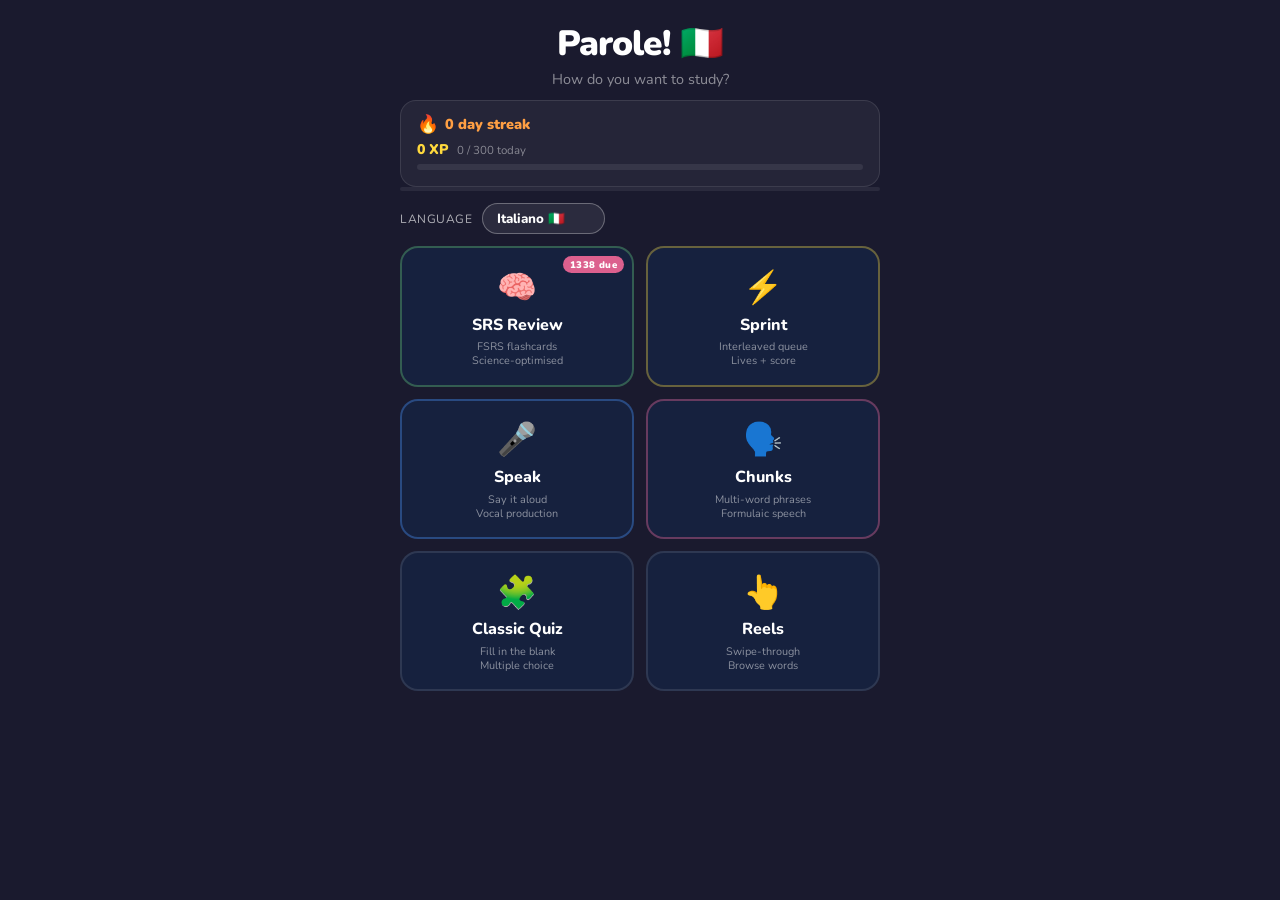
==== commit c62afa58: "fix: standardize formatting across various files - Update hyphen usage in multiple files for consist" ====
--- a/imparare-1000/index.html
+++ b/imparare-1000/index.html
@@ -120,7 +120,7 @@
 
   <div class="word-card" id="wordCard">
     <div class="word-card-inner" id="cardInner">
-      <div class="leech-indicator" id="leechIndicator" style="display:none">⚠️ Leech — focus!</div>
+      <div class="leech-indicator" id="leechIndicator" style="display:none">⚠️ Leech - focus!</div>
       <div class="cat-badge" id="catBadge"></div>
       <div class="q-instruction">Fill in the blank 👇</div>
       <div class="sentence-display" id="sentenceDisplay"></div>
@@ -237,7 +237,7 @@
 
   <div id="speakTypeArea" class="speak-type-area" style="display:none">
     <div class="speak-no-sr" id="speakNoSR">
-      Voice recognition unavailable — type instead:
+      Voice recognition unavailable - type instead:
     </div>
     <input type="text" id="speakTypeInp" class="speak-type-inp"
       placeholder="Type the target word…" autocomplete="off" autocorrect="off" spellcheck="false">
--- a/imparare-1000/style.css
+++ b/imparare-1000/style.css
@@ -270,6 +270,14 @@
   letter-spacing: 0.1em;
   font-weight: 800;
   margin-bottom: 8px;
+}
+.production-word {
+  display: block;
+  font-size: clamp(1.4rem, 5.5vw, 2rem);
+  font-weight: 900;
+  color: var(--c4);
+  letter-spacing: -0.02em;
+  padding: 4px 0 2px;
 }
 
 /* ── ANSWER TILES ── */
@@ -852,7 +860,7 @@
 }
 
 /* ═══════════════════════════════════════════════════════════════════
-   NEW MODES — shared scaffolding
+   NEW MODES - shared scaffolding
 ═══════════════════════════════════════════════════════════════════ */
 
 .mode-app {
